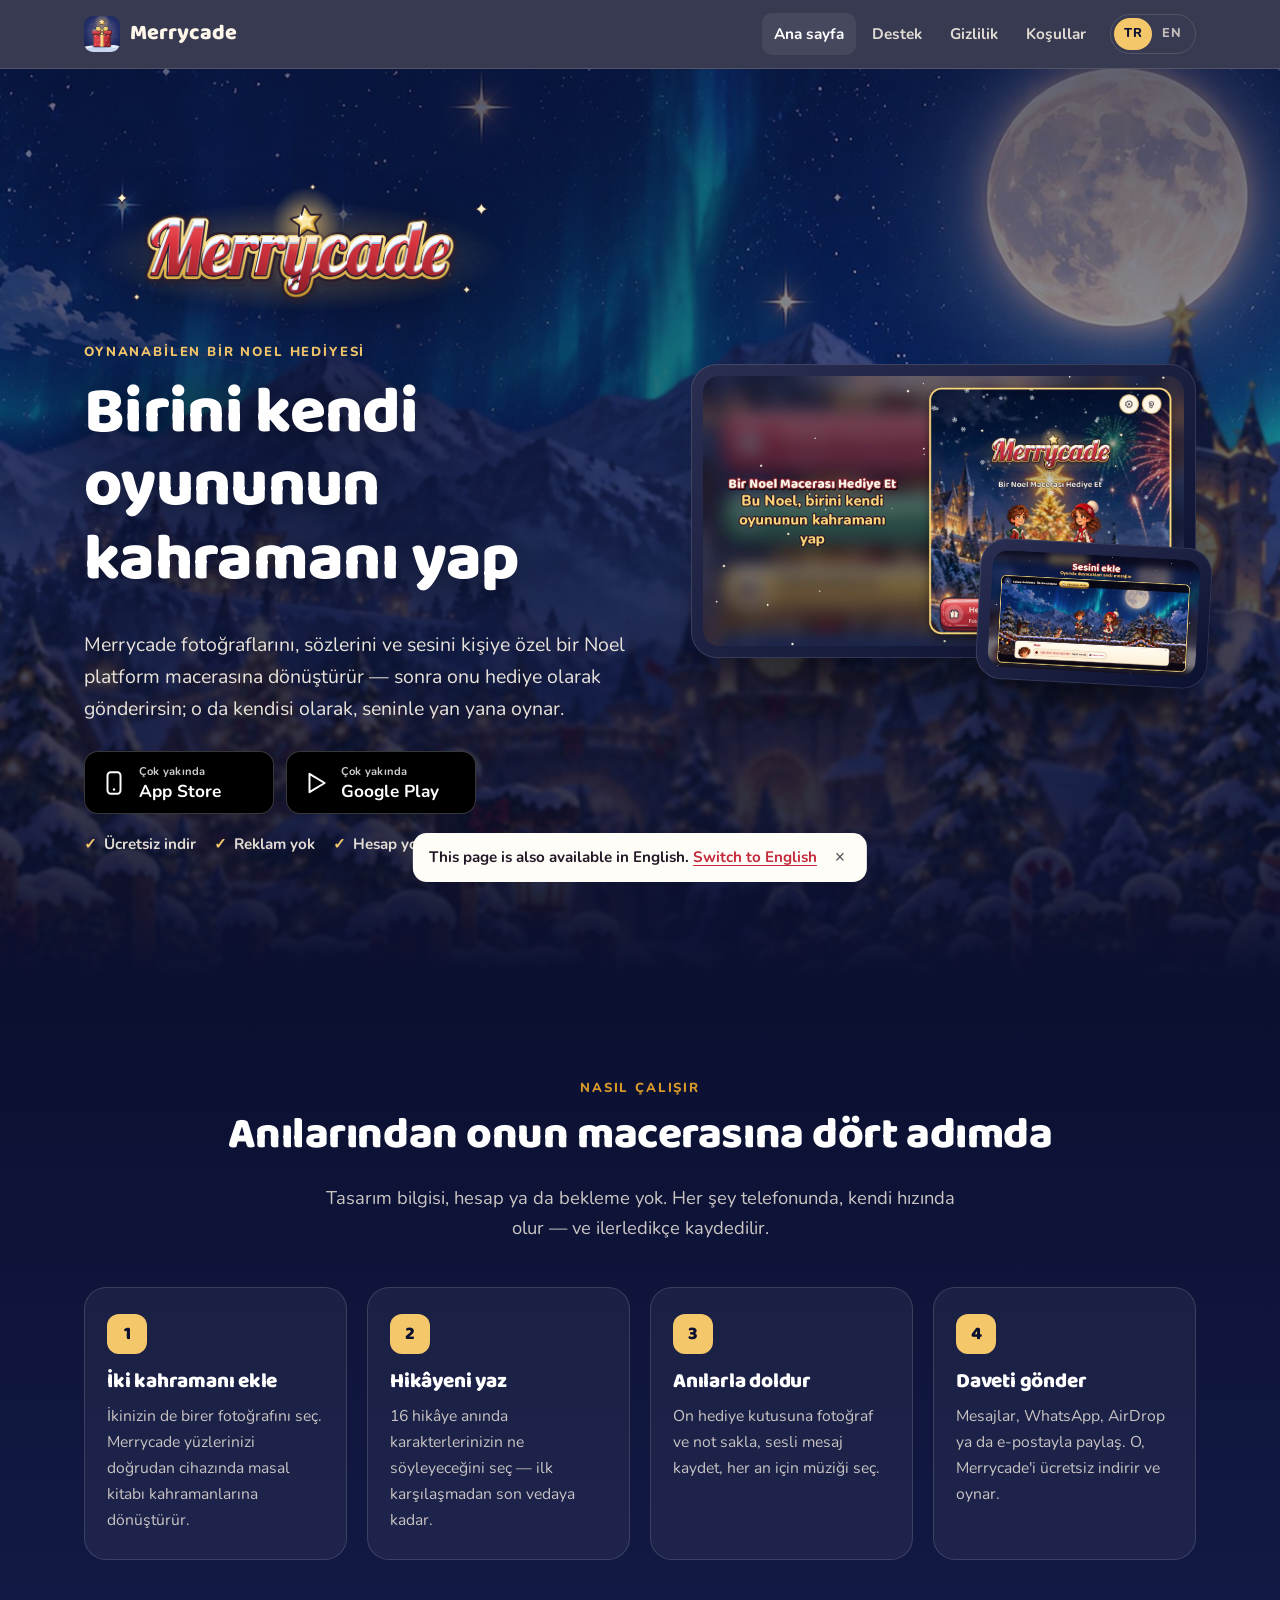
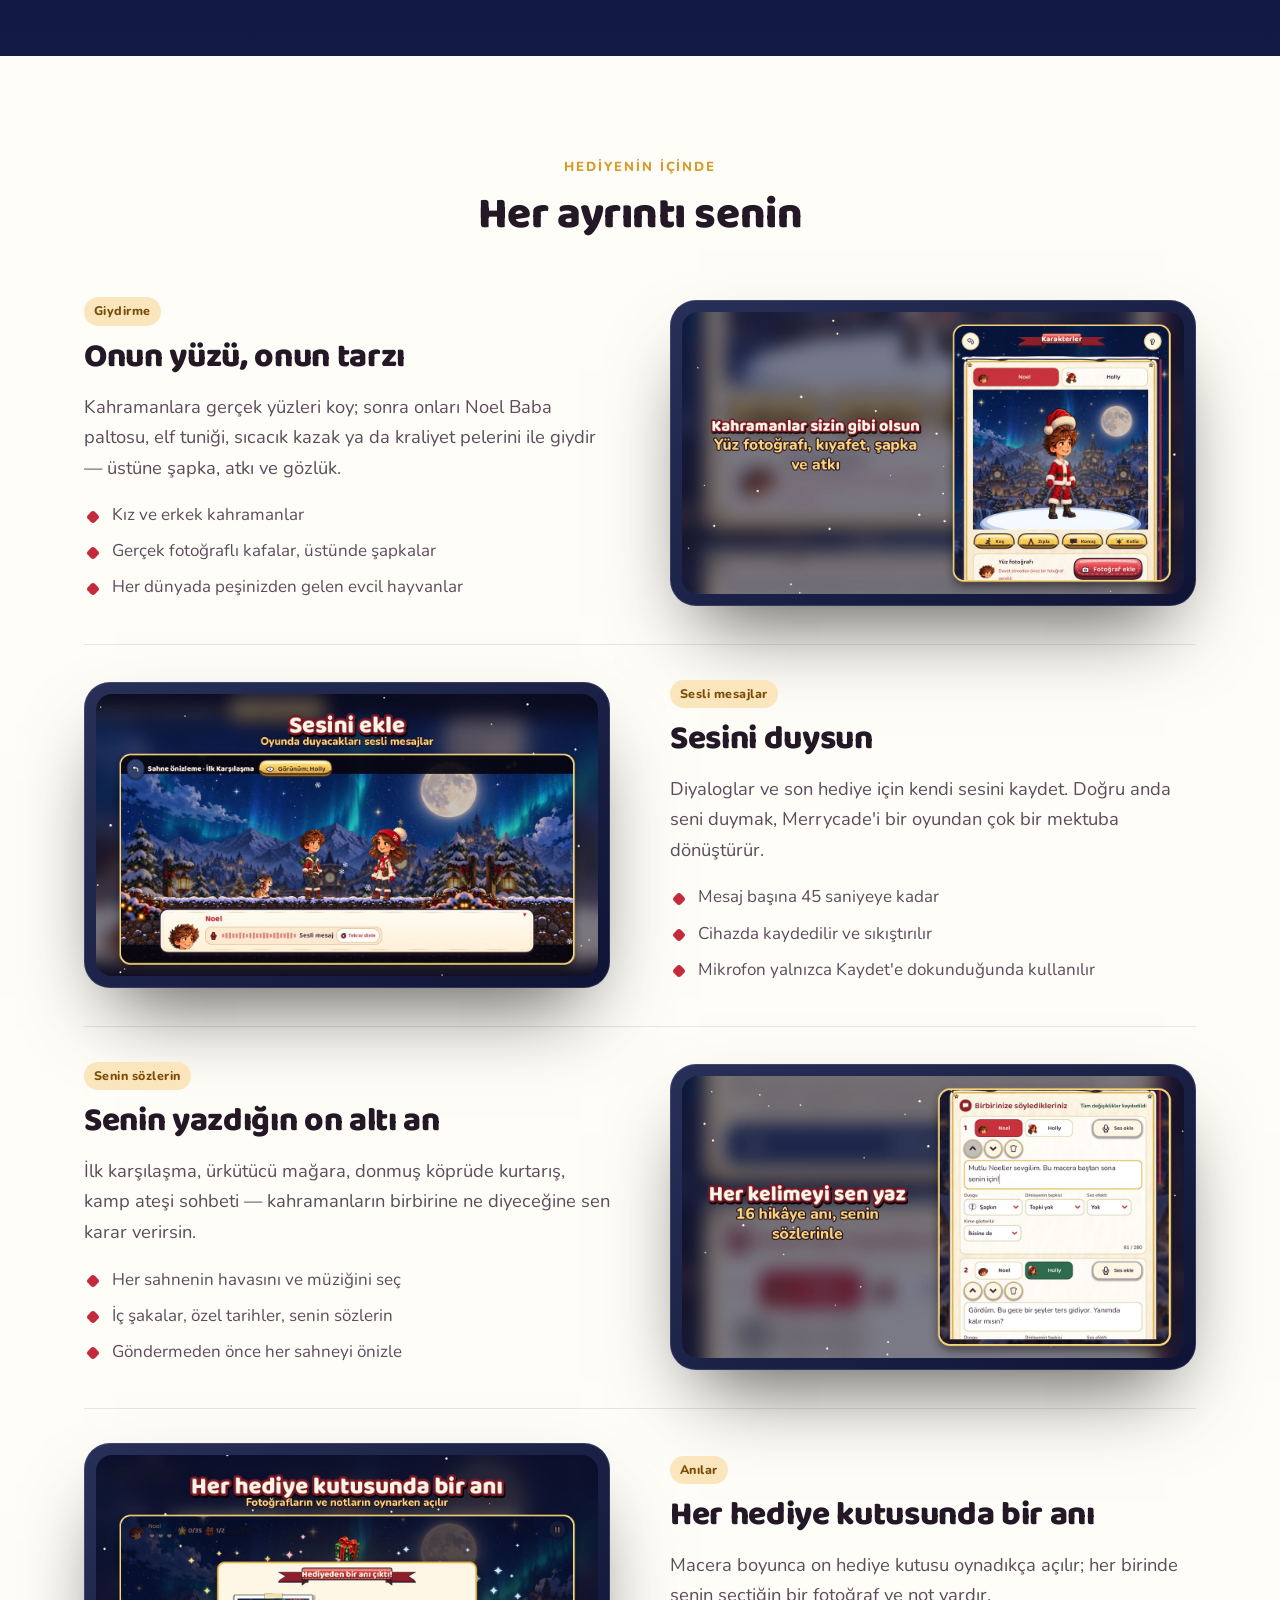
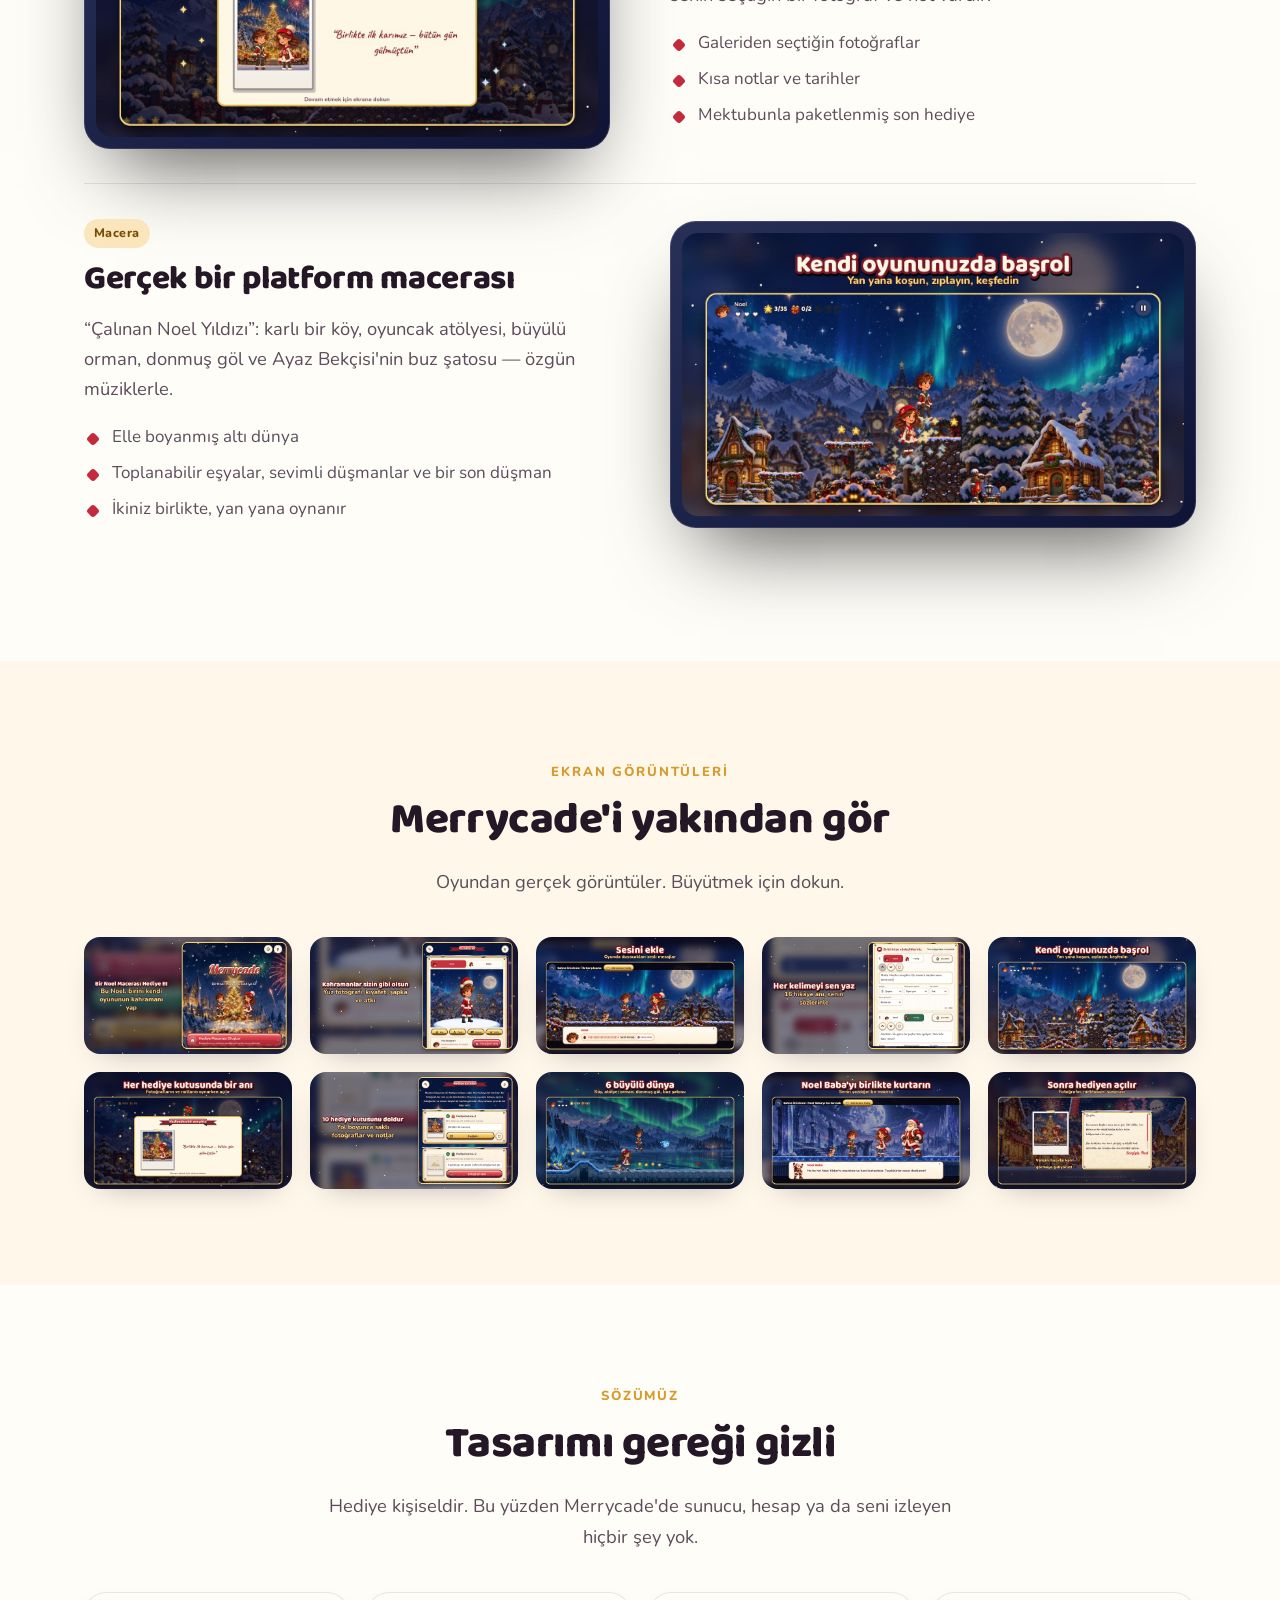
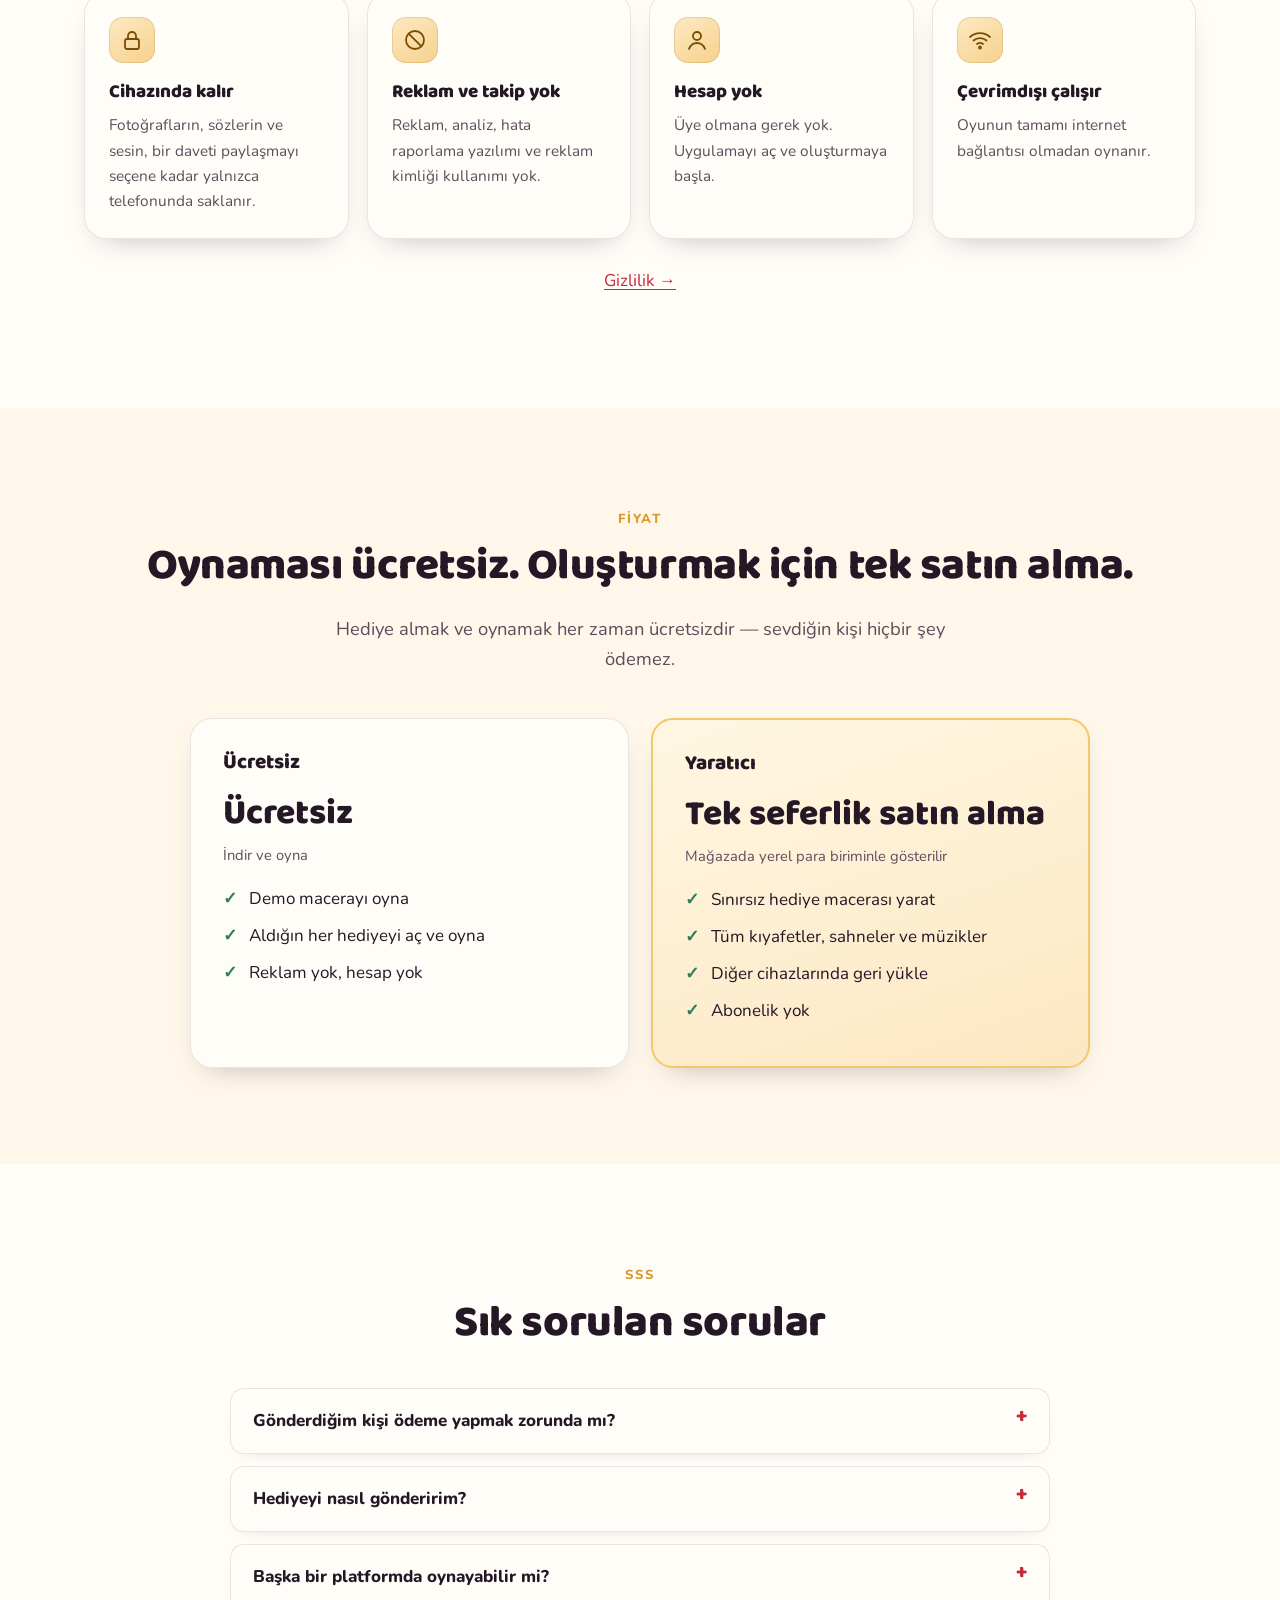
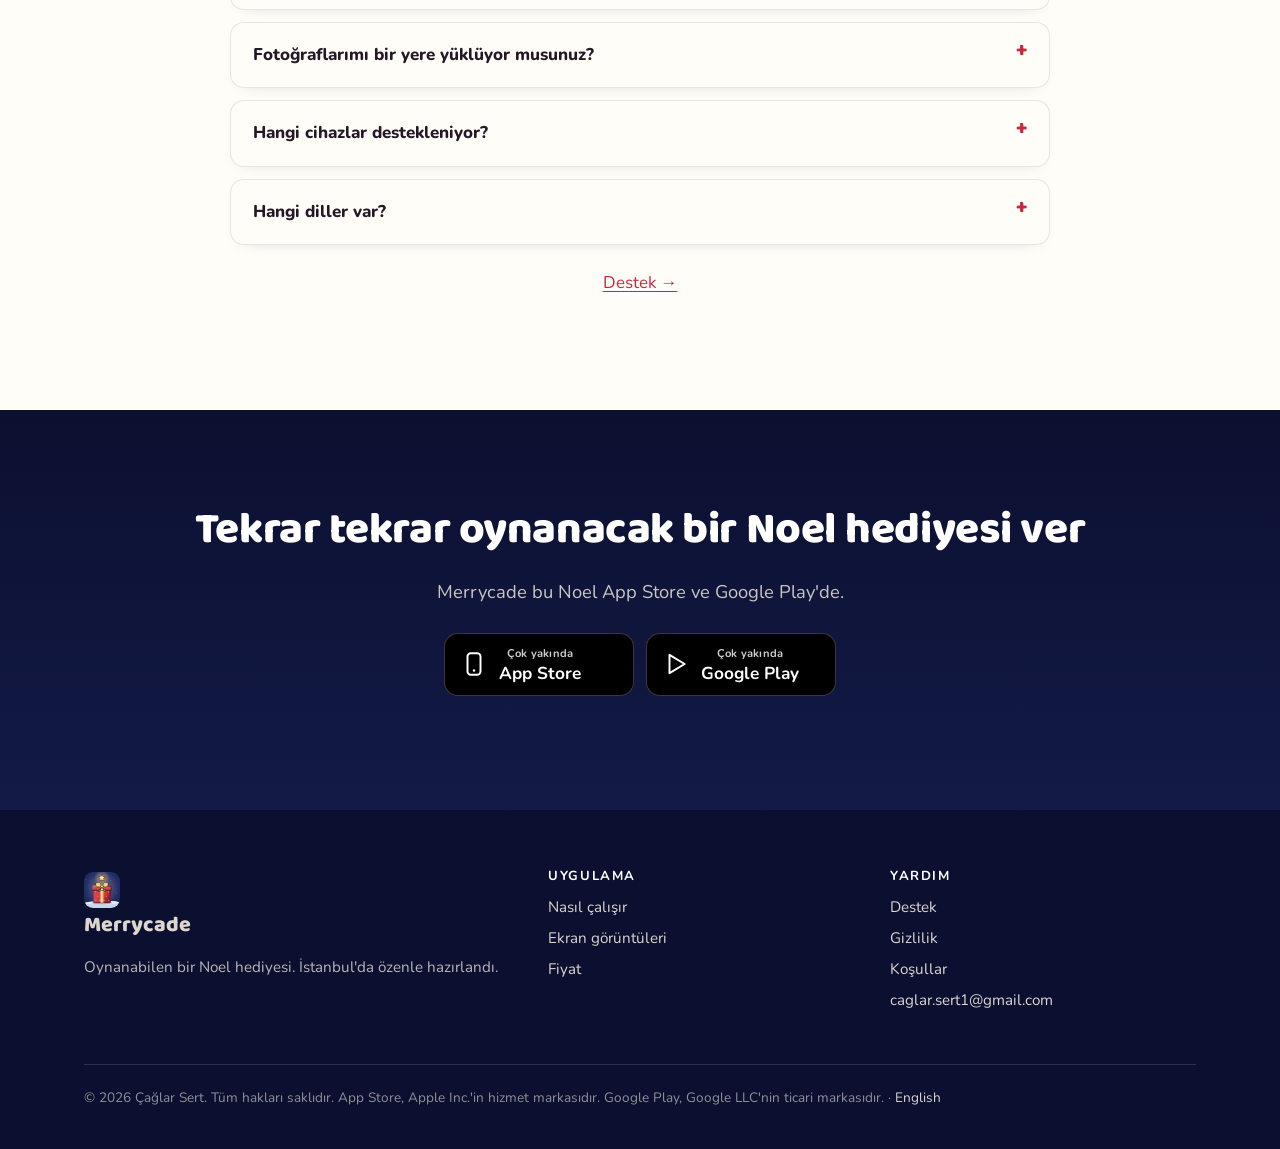
==== tr/index.html @ 26b6b132 "Redesign site: premium EN/TR pages, screenshots, detailed support, privacy and terms Co-Authored-By:" ====
<!doctype html>
<html lang="tr">
<head>
<meta charset="utf-8">
<meta name="viewport" content="width=device-width, initial-scale=1">
<title>Merrycade: Bir Noel Macerası — Kişiye özel hediye oyunu</title>
<meta name="description" content="Sen ve sevdiğin birinin başrolde olduğu kişiye özel bir Noel platform macerası yarat — onun yüzü, senin sözlerin, fotoğrafların ve sesin — ve hediye et. Ücretsiz indir, reklam yok, hesap yok.">
<meta name="theme-color" content="#0b1030">
<link rel="canonical" href="https://cglrsert.github.io/merrycade-site/tr/">
<link rel="alternate" hreflang="tr" href="https://cglrsert.github.io/merrycade-site/tr/">
<link rel="alternate" hreflang="en" href="https://cglrsert.github.io/merrycade-site/">
<link rel="alternate" hreflang="x-default" href="https://cglrsert.github.io/merrycade-site/">
<meta property="og:type" content="website">
<meta property="og:title" content="Merrycade: Bir Noel Macerası — Kişiye özel hediye oyunu">
<meta property="og:description" content="Sen ve sevdiğin birinin başrolde olduğu kişiye özel bir Noel platform macerası yarat — onun yüzü, senin sözlerin, fotoğrafların ve sesin — ve hediye et. Ücretsiz indir, reklam yok, hesap yok.">
<meta property="og:image" content="https://cglrsert.github.io/merrycade-site/assets/img/og.jpg">
<meta property="og:url" content="https://cglrsert.github.io/merrycade-site/tr/">
<meta property="og:locale" content="tr_TR">
<meta name="twitter:card" content="summary_large_image">
<link rel="icon" type="image/png" href="../assets/img/favicon.png">
<link rel="apple-touch-icon" href="../assets/img/apple-touch-icon.png">
<link rel="preload" href="../assets/fonts/Baloo2-ExtraBold.ttf" as="font" type="font/ttf" crossorigin>
<link rel="stylesheet" href="../assets/css/site.css">
</head>
<body>
<a class="skip" href="#main">İçeriğe geç</a>
<header class="site-header">
  <div class="wrap">
    <a class="brand" href="./"><img src="../assets/img/icon-256.png" alt="" width="36" height="36">Merrycade</a>
    <button class="menu-btn" aria-expanded="false" aria-controls="nav">Menü</button>
    <nav class="nav" id="nav">
      <a href="./" aria-current="page">Ana sayfa</a><a href="support.html">Destek</a><a href="privacy.html">Gizlilik</a><a href="terms.html">Koşullar</a>
      <span class="lang" aria-label="Language"><span>TR</span><a href="../" hreflang="en" lang="en">EN</a></span>
    </nav>
  </div>
</header>
<div class="lang-hint" data-lang="en" role="status"><span>This page is also available in English. <a href="../">Switch to English</a></span><button aria-label="Close">×</button></div>

<main id="main">
<section class="hero"><div class="wrap">
  <div>
    <img class="hero-logo" src="../assets/img/logo.png" alt="Merrycade" width="900" height="315">
    <span class="eyebrow" style="color:var(--gold)">Oynanabilen bir Noel hediyesi</span>
    <h1>Birini kendi oyununun kahramanı yap</h1>
    <p class="lead">Merrycade fotoğraflarını, sözlerini ve sesini kişiye özel bir Noel platform macerasına dönüştürür — sonra onu hediye olarak gönderirsin; o da kendisi olarak, seninle yan yana oynar.</p>
    <div class="badges"><a class="store-btn" aria-disabled="true" role="link"><svg viewBox="0 0 24 24" aria-hidden="true"><rect x="6" y="2" width="12" height="20" rx="3" fill="none" stroke="currentColor" stroke-width="1.8"/><circle cx="12" cy="18" r="1.1" fill="currentColor"/></svg><span><small>Çok yakında</small><b>App Store</b></span></a><a class="store-btn" aria-disabled="true" role="link"><svg viewBox="0 0 24 24" aria-hidden="true"><path d="M6 3.5v17l14-8.5z" fill="none" stroke="currentColor" stroke-width="1.8" stroke-linejoin="round"/></svg><span><small>Çok yakında</small><b>Google Play</b></span></a></div>
    <ul class="trust"><li>Ücretsiz indir</li><li>Reklam yok</li><li>Hesap yok</li><li>Çevrimdışı çalışır</li></ul>
  </div>
  <div class="hero-shot">
    <div class="device"><img src="../assets/img/tr/01_home.jpg" alt="Noel ağacının altında iki kahramanla ana ekran" width="1280" height="720"></div>
    <div class="device float"><img src="../assets/img/tr/05_voice.jpg" alt="Sesli mesaj kaydı" width="1280" height="720" loading="lazy"></div>
  </div>
</div></section>
<section class="band-night" id="how"><div class="wrap center">
  <span class="eyebrow">Nasıl çalışır</span><h2>Anılarından onun macerasına dört adımda</h2><p class="lead">Tasarım bilgisi, hesap ya da bekleme yok. Her şey telefonunda, kendi hızında olur — ve ilerledikçe kaydedilir.</p>
  <div class="steps" style="text-align:left"><div class="step"><h3>İki kahramanı ekle</h3><p>İkinizin de birer fotoğrafını seç. Merrycade yüzlerinizi doğrudan cihazında masal kitabı kahramanlarına dönüştürür.</p></div><div class="step"><h3>Hikâyeni yaz</h3><p>16 hikâye anında karakterlerinizin ne söyleyeceğini seç — ilk karşılaşmadan son vedaya kadar.</p></div><div class="step"><h3>Anılarla doldur</h3><p>On hediye kutusuna fotoğraf ve not sakla, sesli mesaj kaydet, her an için müziği seç.</p></div><div class="step"><h3>Daveti gönder</h3><p>Mesajlar, WhatsApp, AirDrop ya da e-postayla paylaş. O, Merrycade&#x27;i ücretsiz indirir ve oynar.</p></div></div>
</div></section>
<section class="band-paper" id="features"><div class="wrap">
  <div class="center"><span class="eyebrow">Hediyenin içinde</span><h2>Her ayrıntı senin</h2></div>
  <div class="feature">
  <div class="feature-text"><span class="tag-pill">Giydirme</span><h3 style="font-size:clamp(1.6rem,2.6vw,2.1rem)">Onun yüzü, onun tarzı</h3><p class="lead">Kahramanlara gerçek yüzleri koy; sonra onları Noel Baba paltosu, elf tuniği, sıcacık kazak ya da kraliyet pelerini ile giydir — üstüne şapka, atkı ve gözlük.</p><ul><li>Kız ve erkek kahramanlar</li><li>Gerçek fotoğraflı kafalar, üstünde şapkalar</li><li>Her dünyada peşinizden gelen evcil hayvanlar</li></ul></div>
  <div class="device"><img src="../assets/img/tr/03_dress.jpg" alt="Giydirme ekranı" width="1280" height="720" loading="lazy"></div>
</div><div class="feature flip">
  <div class="feature-text"><span class="tag-pill">Sesli mesajlar</span><h3 style="font-size:clamp(1.6rem,2.6vw,2.1rem)">Sesini duysun</h3><p class="lead">Diyaloglar ve son hediye için kendi sesini kaydet. Doğru anda seni duymak, Merrycade&#x27;i bir oyundan çok bir mektuba dönüştürür.</p><ul><li>Mesaj başına 45 saniyeye kadar</li><li>Cihazda kaydedilir ve sıkıştırılır</li><li>Mikrofon yalnızca Kaydet&#x27;e dokunduğunda kullanılır</li></ul></div>
  <div class="device"><img src="../assets/img/tr/05_voice.jpg" alt="Sesli mesaj kaydı" width="1280" height="720" loading="lazy"></div>
</div><div class="feature">
  <div class="feature-text"><span class="tag-pill">Senin sözlerin</span><h3 style="font-size:clamp(1.6rem,2.6vw,2.1rem)">Senin yazdığın on altı an</h3><p class="lead">İlk karşılaşma, ürkütücü mağara, donmuş köprüde kurtarış, kamp ateşi sohbeti — kahramanların birbirine ne diyeceğine sen karar verirsin.</p><ul><li>Her sahnenin havasını ve müziğini seç</li><li>İç şakalar, özel tarihler, senin sözlerin</li><li>Göndermeden önce her sahneyi önizle</li></ul></div>
  <div class="device"><img src="../assets/img/tr/04_write.jpg" alt="Kahramanların sözlerini yazma" width="1280" height="720" loading="lazy"></div>
</div><div class="feature flip">
  <div class="feature-text"><span class="tag-pill">Anılar</span><h3 style="font-size:clamp(1.6rem,2.6vw,2.1rem)">Her hediye kutusunda bir anı</h3><p class="lead">Macera boyunca on hediye kutusu oynadıkça açılır; her birinde senin seçtiğin bir fotoğraf ve not vardır.</p><ul><li>Galeriden seçtiğin fotoğraflar</li><li>Kısa notlar ve tarihler</li><li>Mektubunla paketlenmiş son hediye</li></ul></div>
  <div class="device"><img src="../assets/img/tr/06_memory.jpg" alt="Hediye kutusunda açılan bir anı" width="1280" height="720" loading="lazy"></div>
</div><div class="feature">
  <div class="feature-text"><span class="tag-pill">Macera</span><h3 style="font-size:clamp(1.6rem,2.6vw,2.1rem)">Gerçek bir platform macerası</h3><p class="lead">“Çalınan Noel Yıldızı”: karlı bir köy, oyuncak atölyesi, büyülü orman, donmuş göl ve Ayaz Bekçisi&#x27;nin buz şatosu — özgün müziklerle.</p><ul><li>Elle boyanmış altı dünya</li><li>Toplanabilir eşyalar, sevimli düşmanlar ve bir son düşman</li><li>İkiniz birlikte, yan yana oynanır</li></ul></div>
  <div class="device"><img src="../assets/img/tr/02_play.jpg" alt="Karlı köyde platform oyunu" width="1280" height="720" loading="lazy"></div>
</div>
</div></section>
<section id="screenshots"><div class="wrap center">
  <span class="eyebrow">Ekran görüntüleri</span><h2>Merrycade&#x27;i yakından gör</h2><p class="lead">Oyundan gerçek görüntüler. Büyütmek için dokun.</p>
  <div class="gallery"><button type="button" data-full="../assets/img/tr/01_home.jpg"><img src="../assets/img/tr/01_home.jpg" alt="Noel ağacının altında iki kahramanla ana ekran" width="1280" height="720" loading="lazy"></button><button type="button" data-full="../assets/img/tr/03_dress.jpg"><img src="../assets/img/tr/03_dress.jpg" alt="Giydirme ekranı" width="1280" height="720" loading="lazy"></button><button type="button" data-full="../assets/img/tr/05_voice.jpg"><img src="../assets/img/tr/05_voice.jpg" alt="Sesli mesaj kaydı" width="1280" height="720" loading="lazy"></button><button type="button" data-full="../assets/img/tr/04_write.jpg"><img src="../assets/img/tr/04_write.jpg" alt="Kahramanların sözlerini yazma" width="1280" height="720" loading="lazy"></button><button type="button" data-full="../assets/img/tr/02_play.jpg"><img src="../assets/img/tr/02_play.jpg" alt="Karlı köyde platform oyunu" width="1280" height="720" loading="lazy"></button><button type="button" data-full="../assets/img/tr/06_memory.jpg"><img src="../assets/img/tr/06_memory.jpg" alt="Hediye kutusunda açılan bir anı" width="1280" height="720" loading="lazy"></button><button type="button" data-full="../assets/img/tr/07_boxes.jpg"><img src="../assets/img/tr/07_boxes.jpg" alt="On hediye kutusunu doldurma" width="1280" height="720" loading="lazy"></button><button type="button" data-full="../assets/img/tr/08_levels.jpg"><img src="../assets/img/tr/08_levels.jpg" alt="Haritada altı dünya" width="1280" height="720" loading="lazy"></button><button type="button" data-full="../assets/img/tr/10_santa.jpg"><img src="../assets/img/tr/10_santa.jpg" alt="Noel Baba&#x27;yı birlikte kurtarmak" width="1280" height="720" loading="lazy"></button><button type="button" data-full="../assets/img/tr/11_gift.jpg"><img src="../assets/img/tr/11_gift.jpg" alt="Son hediyenin açılışı" width="1280" height="720" loading="lazy"></button></div>
</div></section>
<section class="band-paper" id="privacy-promise"><div class="wrap center">
  <span class="eyebrow">Sözümüz</span><h2>Tasarımı gereği gizli</h2><p class="lead">Hediye kişiseldir. Bu yüzden Merrycade&#x27;de sunucu, hesap ya da seni izleyen hiçbir şey yok.</p>
  <div class="promise" style="text-align:left"><div><span class="ico" aria-hidden="true"><svg viewBox="0 0 24 24" fill="none" stroke="currentColor" stroke-width="1.8" stroke-linecap="round" stroke-linejoin="round"><rect x="5" y="11" width="14" height="10" rx="2"/><path d="M8 11V8a4 4 0 0 1 8 0v3"/></svg></span><b>Cihazında kalır</b><p>Fotoğrafların, sözlerin ve sesin, bir daveti paylaşmayı seçene kadar yalnızca telefonunda saklanır.</p></div><div><span class="ico" aria-hidden="true"><svg viewBox="0 0 24 24" fill="none" stroke="currentColor" stroke-width="1.8" stroke-linecap="round" stroke-linejoin="round"><circle cx="12" cy="12" r="9"/><path d="M5.6 5.6l12.8 12.8"/></svg></span><b>Reklam ve takip yok</b><p>Reklam, analiz, hata raporlama yazılımı ve reklam kimliği kullanımı yok.</p></div><div><span class="ico" aria-hidden="true"><svg viewBox="0 0 24 24" fill="none" stroke="currentColor" stroke-width="1.8" stroke-linecap="round" stroke-linejoin="round"><circle cx="12" cy="8" r="4"/><path d="M4 21c1.5-4 4.5-6 8-6s6.5 2 8 6"/></svg></span><b>Hesap yok</b><p>Üye olmana gerek yok. Uygulamayı aç ve oluşturmaya başla.</p></div><div><span class="ico" aria-hidden="true"><svg viewBox="0 0 24 24" fill="none" stroke="currentColor" stroke-width="1.8" stroke-linecap="round" stroke-linejoin="round"><path d="M2 9a15 15 0 0 1 20 0M5.5 12.5a10 10 0 0 1 13 0M9 16a5 5 0 0 1 6 0"/><circle cx="12" cy="19.5" r="1"/></svg></span><b>Çevrimdışı çalışır</b><p>Oyunun tamamı internet bağlantısı olmadan oynanır.</p></div></div>
  <p style="margin-top:28px"><a href="privacy.html">Gizlilik →</a></p>
</div></section>
<section id="pricing"><div class="wrap center">
  <span class="eyebrow">Fiyat</span><h2>Oynaması ücretsiz. Oluşturmak için tek satın alma.</h2><p class="lead">Hediye almak ve oynamak her zaman ücretsizdir — sevdiğin kişi hiçbir şey ödemez.</p>
  <div class="pricing" style="text-align:left"><div class="plan"><h3>Ücretsiz</h3><div class="price">Ücretsiz</div><div class="note">İndir ve oyna</div><ul><li>Demo macerayı oyna</li><li>Aldığın her hediyeyi aç ve oyna</li><li>Reklam yok, hesap yok</li></ul></div><div class="plan hl"><h3>Yaratıcı</h3><div class="price">Tek seferlik satın alma</div><div class="note">Mağazada yerel para biriminle gösterilir</div><ul><li>Sınırsız hediye macerası yarat</li><li>Tüm kıyafetler, sahneler ve müzikler</li><li>Diğer cihazlarında geri yükle</li><li>Abonelik yok</li></ul></div></div>
</div></section>
<section class="band-paper" id="faq"><div class="wrap">
  <div class="center"><span class="eyebrow">SSS</span><h2>Sık sorulan sorular</h2></div>
  <div class="faq"><details><summary>Gönderdiğim kişi ödeme yapmak zorunda mı?</summary><div><p>Hayır. Merrycade ücretsiz indirilir; bir hediyeyi açıp oynamak her zaman ücretsizdir. Yalnızca hediye oluşturmak için tek seferlik Yaratıcı satın alması gerekir.</p></div></details><details><summary>Hediyeyi nasıl gönderirim?</summary><div><p>Maceran hazır olunca Davet et&#x27;e dokun. Merrycade küçük bir .ccgift dosyası oluşturur; onu istediğin uygulamayla gönderirsin — Mesajlar, WhatsApp, AirDrop, e-posta ya da Dosyalar.</p></div></details><details><summary>Başka bir platformda oynayabilir mi?</summary><div><p>Evet. Davetler iPhone, iPad ve Android arasında çalışır — yalnızca Merrycade&#x27;i yüklemesi yeterli.</p></div></details><details><summary>Fotoğraflarımı bir yere yüklüyor musunuz?</summary><div><p>Hayır. Merrycade&#x27;in sunucusu yok. Fotoğrafların, sözlerin ve sesin cihazında kalır; yalnızca göndermeyi seçtiğin davet dosyasının içinde yolculuk eder.</p></div></details><details><summary>Hangi cihazlar destekleniyor?</summary><div><p>iOS 15 veya üstü iPhone ve iPad; Android 7.0 veya üstü telefon ve tabletler.</p></div></details><details><summary>Hangi diller var?</summary><div><p>İngilizce ve Türkçe. Hikâyeni istediğin dilde yazabilirsin.</p></div></details></div>
  <p class="center" style="margin-top:24px"><a href="support.html">Destek →</a></p>
</div></section>
<section class="band-night cta"><div class="wrap">
  <h2>Tekrar tekrar oynanacak bir Noel hediyesi ver</h2><p class="lead" style="margin:0 auto">Merrycade bu Noel App Store ve Google Play&#x27;de.</p><div class="badges"><a class="store-btn" aria-disabled="true" role="link"><svg viewBox="0 0 24 24" aria-hidden="true"><rect x="6" y="2" width="12" height="20" rx="3" fill="none" stroke="currentColor" stroke-width="1.8"/><circle cx="12" cy="18" r="1.1" fill="currentColor"/></svg><span><small>Çok yakında</small><b>App Store</b></span></a><a class="store-btn" aria-disabled="true" role="link"><svg viewBox="0 0 24 24" aria-hidden="true"><path d="M6 3.5v17l14-8.5z" fill="none" stroke="currentColor" stroke-width="1.8" stroke-linejoin="round"/></svg><span><small>Çok yakında</small><b>Google Play</b></span></a></div>
</div></section>
</main><div class="lightbox" role="dialog" aria-modal="true"><button aria-label="Close">×</button><img alt=""></div>
<footer class="site-footer">
  <div class="wrap">
    <div><a class="brand" href="./"><img src="../assets/img/icon-256.png" alt="" width="36" height="36">Merrycade</a><p style="margin-top:12px">Oynanabilen bir Noel hediyesi. İstanbul&#x27;da özenle hazırlandı.</p></div>
    <div><b>Uygulama</b><a href="./#how">Nasıl çalışır</a><a href="./#screenshots">Ekran görüntüleri</a><a href="./#pricing">Fiyat</a></div>
    <div><b>Yardım</b><a href="support.html">Destek</a><a href="privacy.html">Gizlilik</a><a href="terms.html">Koşullar</a><a href="mailto:caglar.sert1@gmail.com">caglar.sert1@gmail.com</a></div>
    <div class="legal">© 2026 Çağlar Sert. Tüm hakları saklıdır. App Store, Apple Inc.&#x27;in hizmet markasıdır. Google Play, Google LLC&#x27;nin ticari markasıdır. · <a style="display:inline" href="../">English</a></div>
  </div>
</footer>
<script src="../assets/js/site.js" defer></script>
</body>
</html>
---- assets/css/site.css ----
/* Merrycade website — generated pages share this stylesheet (tools/site/build_site.py). */
@font-face { font-family: "Baloo 2"; src: url("../fonts/Baloo2-ExtraBold.ttf") format("truetype"); font-weight: 800; font-display: swap; }
@font-face { font-family: "Nunito"; src: url("../fonts/Nunito-Regular.ttf") format("truetype"); font-weight: 400; font-display: swap; }
@font-face { font-family: "Nunito"; src: url("../fonts/Nunito-Bold.ttf") format("truetype"); font-weight: 700; font-display: swap; }
@font-face { font-family: "Nunito"; src: url("../fonts/Nunito-ExtraBold.ttf") format("truetype"); font-weight: 800; font-display: swap; }

:root {
  --night: #0b1030;
  --night-2: #131a46;
  --night-3: #1c2560;
  --ink: #241726;
  --ink-soft: #5d4d5c;
  --cream: #fff7ea;
  --cream-2: #f6ead6;
  --paper: #fffdf8;
  --gold: #f4c76a;
  --gold-deep: #d79a2b;
  --red: #c42a3c;
  --red-deep: #8e1729;
  --green: #2f7d5b;
  --line: rgba(36, 23, 38, .10);
  --line-light: rgba(255, 247, 234, .14);
  --radius: 22px;
  --radius-sm: 14px;
  --shadow: 0 24px 60px -24px rgba(5, 8, 30, .55);
  --shadow-soft: 0 12px 32px -18px rgba(5, 8, 30, .35);
  --wrap: 1160px;
}

* { box-sizing: border-box; }
html { -webkit-text-size-adjust: 100%; scroll-behavior: smooth; }
body {
  margin: 0;
  font: 400 17px/1.65 "Nunito", -apple-system, BlinkMacSystemFont, "Segoe UI", Roboto, Arial, sans-serif;
  color: var(--ink);
  background: var(--cream);
  -webkit-font-smoothing: antialiased;
}
img { max-width: 100%; height: auto; display: block; }
a { color: var(--red); text-underline-offset: 3px; }
a:hover { color: var(--red-deep); }
h1, h2, h3 { font-family: "Baloo 2", "Nunito", sans-serif; font-weight: 800; line-height: 1.12; margin: 0 0 .5em; letter-spacing: -.01em; }
h1 { font-size: clamp(2.3rem, 5.2vw, 4.1rem); }
h2 { font-size: clamp(1.8rem, 3.6vw, 2.75rem); }
h3 { font-size: 1.3rem; }
p { margin: 0 0 1em; }
.wrap { max-width: var(--wrap); margin: 0 auto; padding: 0 24px; }
.eyebrow { display: inline-block; font-weight: 800; font-size: .82rem; letter-spacing: .14em; text-transform: uppercase; color: var(--gold-deep); margin-bottom: 12px; }
.lead { font-size: 1.15rem; color: var(--ink-soft); max-width: 640px; }
.center { text-align: center; }
.center .lead { margin-left: auto; margin-right: auto; }
.skip { position: absolute; left: -999px; top: 8px; background: var(--paper); padding: 8px 14px; border-radius: 8px; z-index: 100; }
.skip:focus { left: 8px; }

/* Header */
.site-header {
  position: sticky; top: 0; z-index: 50;
  background: rgba(11, 16, 48, .82);
  backdrop-filter: saturate(140%) blur(14px); -webkit-backdrop-filter: saturate(140%) blur(14px);
  border-bottom: 1px solid var(--line-light);
}
.site-header .wrap { display: flex; align-items: center; gap: 20px; height: 68px; }
.brand { display: flex; align-items: center; gap: 10px; text-decoration: none; color: var(--cream); font-family: "Baloo 2", sans-serif; font-weight: 800; font-size: 1.35rem; }
.brand img { width: 36px; height: 36px; border-radius: 9px; }
.brand:hover { color: var(--gold); }
.nav { display: flex; gap: 4px; margin-left: auto; align-items: center; }
.nav a { color: rgba(255, 247, 234, .86); text-decoration: none; font-weight: 700; font-size: .96rem; padding: 8px 12px; border-radius: 10px; }
.nav a:hover, .nav a[aria-current="page"] { color: #fff; background: rgba(255, 247, 234, .08); }
.lang { display: inline-flex; border: 1px solid var(--line-light); border-radius: 999px; padding: 3px; margin-left: 8px; }
.lang a, .lang span { font-size: .8rem; font-weight: 800; letter-spacing: .06em; padding: 5px 10px; border-radius: 999px; text-decoration: none; color: rgba(255, 247, 234, .7); }
.lang span { background: var(--gold); color: var(--night); }
.lang a:hover { color: #fff; background: rgba(255, 247, 234, .1); }
.menu-btn { display: none; margin-left: auto; background: none; border: 1px solid var(--line-light); color: var(--cream); border-radius: 10px; padding: 8px 12px; font: 800 .9rem "Nunito", sans-serif; cursor: pointer; }

/* Hero */
.hero {
  position: relative; color: var(--cream); overflow: hidden;
  background: var(--night) url("../img/hero.jpg") center 30% / cover no-repeat;
  padding: 96px 0 120px;
}
.hero::before { content: ""; position: absolute; inset: 0; background:
  linear-gradient(180deg, rgba(11,16,48,.55) 0%, rgba(11,16,48,.25) 40%, rgba(11,16,48,.80) 88%, var(--night) 100%),
  radial-gradient(60% 70% at 25% 40%, rgba(11,16,48,.65) 0%, rgba(11,16,48,0) 70%); }
.hero .wrap { position: relative; display: grid; grid-template-columns: 1.05fr .95fr; gap: 48px; align-items: center; }
.hero-logo { width: min(440px, 80%); margin: 0 0 18px -6px; filter: drop-shadow(0 10px 28px rgba(0,0,0,.45)); }
.hero h1 { color: #fff; text-shadow: 0 4px 30px rgba(0,0,0,.45); }
.hero .lead { color: rgba(255, 247, 234, .9); font-size: 1.22rem; }
.badges { display: flex; flex-wrap: wrap; gap: 12px; margin: 26px 0 18px; }
.store-btn {
  display: inline-flex; align-items: center; gap: 12px; padding: 11px 20px 11px 16px; border-radius: 14px;
  background: #000; color: #fff; text-decoration: none; border: 1px solid rgba(255,255,255,.22); min-width: 190px;
}
.store-btn svg { width: 26px; height: 26px; flex: none; }
.store-btn small { display: block; font-size: .7rem; opacity: .8; font-weight: 700; letter-spacing: .02em; }
.store-btn b { display: block; font-size: 1.08rem; line-height: 1.15; }
.store-btn[aria-disabled="true"] { cursor: default; }
.store-btn:hover { color: #fff; background: #111; }
.trust { display: flex; flex-wrap: wrap; gap: 8px 18px; font-weight: 700; font-size: .95rem; color: rgba(255, 247, 234, .88); list-style: none; padding: 0; margin: 0; }
.trust li::before { content: "✓"; color: var(--gold); font-weight: 800; margin-right: 7px; }
.hero-shot { position: relative; }
.device {
  border-radius: 26px; padding: 12px; background: linear-gradient(145deg, #2a2f52, #0d1130);
  box-shadow: 0 40px 80px -30px rgba(0,0,0,.7), inset 0 0 0 1px rgba(255,255,255,.12);
}
.device img { border-radius: 16px; }
.hero-shot .float { position: absolute; right: -14px; bottom: -26px; width: 46%; transform: rotate(3deg); }

/* Sections */
section { padding: 96px 0; }
.band-night { background: linear-gradient(180deg, var(--night) 0%, var(--night-2) 100%); color: var(--cream); }
.band-night .lead { color: rgba(255, 247, 234, .78); }
.band-night h2, .band-night h3 { color: #fff; }
.band-paper { background: var(--paper); }

.steps { display: grid; grid-template-columns: repeat(4, 1fr); gap: 20px; margin-top: 44px; counter-reset: step; }
.step { background: rgba(255,255,255,.05); border: 1px solid var(--line-light); border-radius: var(--radius); padding: 26px 22px; }
.step::before { counter-increment: step; content: counter(step); display: grid; place-items: center; width: 40px; height: 40px; border-radius: 12px; background: var(--gold); color: var(--night); font: 800 1.15rem "Baloo 2", sans-serif; margin-bottom: 16px; }
.step p { color: rgba(255, 247, 234, .76); margin: 0; font-size: .98rem; }

.feature { display: grid; grid-template-columns: 1fr 1fr; gap: 60px; align-items: center; padding: 34px 0; }
.feature + .feature { border-top: 1px solid var(--line); }
.feature.flip .feature-text { order: 2; }
.feature .device { background: linear-gradient(145deg, #283058, #0f1436); }
.feature ul { padding-left: 0; list-style: none; margin: 14px 0 0; }
.feature li { padding-left: 28px; position: relative; margin: 8px 0; color: var(--ink-soft); }
.feature li::before { content: ""; position: absolute; left: 4px; top: .62em; width: 10px; height: 10px; border-radius: 3px; background: var(--red); transform: rotate(45deg); }
.tag-pill { display: inline-block; background: #fbe5bd; color: #7a4d06; font-weight: 800; font-size: .78rem; padding: 4px 10px; border-radius: 999px; margin-bottom: 12px; letter-spacing: .04em; }

.gallery { display: grid; grid-template-columns: repeat(5, 1fr); gap: 18px; margin-top: 40px; }
.gallery button { padding: 0; border: 0; background: none; cursor: zoom-in; border-radius: 16px; overflow: hidden; box-shadow: var(--shadow-soft); transition: transform .2s ease; }
.gallery button:hover { transform: translateY(-3px); }
.gallery img { aspect-ratio: 16 / 9; object-fit: cover; width: 100%; }

.promise { display: grid; grid-template-columns: repeat(4, 1fr); gap: 18px; margin-top: 40px; }
.promise div { background: var(--paper); border: 1px solid var(--line); border-radius: var(--radius); padding: 24px; box-shadow: var(--shadow-soft); }
.promise b { display: block; font-family: "Baloo 2", sans-serif; font-size: 1.18rem; margin-bottom: 4px; }
.promise p { margin: 0; color: var(--ink-soft); font-size: .96rem; }
.promise .ico { display: grid; place-items: center; width: 46px; height: 46px; border-radius: 14px; margin-bottom: 14px; color: #7a4d06; background: linear-gradient(145deg, #fde9c3, #f6d28c); box-shadow: inset 0 0 0 1px rgba(122,77,6,.15); }
.promise .ico svg { width: 24px; height: 24px; }

.pricing { display: grid; grid-template-columns: 1fr 1fr; gap: 22px; max-width: 900px; margin: 44px auto 0; }
.plan { background: var(--paper); border-radius: var(--radius); padding: 32px; border: 1px solid var(--line); box-shadow: var(--shadow-soft); }
.plan.hl { background: linear-gradient(160deg, #fff7e3, #fde7c2); border: 2px solid var(--gold); position: relative; }
.plan .price { font: 800 2.2rem "Baloo 2", sans-serif; margin: 6px 0 2px; }
.plan .note { color: var(--ink-soft); font-size: .92rem; }
.plan ul { padding: 0; list-style: none; margin: 18px 0 0; }
.plan li { padding-left: 26px; position: relative; margin: 9px 0; }
.plan li::before { content: "✓"; position: absolute; left: 0; color: var(--green); font-weight: 800; }

.faq { max-width: 820px; margin: 40px auto 0; }
details { background: var(--paper); border: 1px solid var(--line); border-radius: var(--radius-sm); margin: 12px 0; box-shadow: 0 6px 18px -14px rgba(5,8,30,.3); }
summary { cursor: pointer; padding: 18px 22px; font-weight: 800; list-style: none; display: flex; justify-content: space-between; gap: 16px; }
summary::-webkit-details-marker { display: none; }
summary::after { content: "+"; font: 800 1.3rem "Baloo 2", sans-serif; color: var(--red); line-height: 1; }
details[open] summary::after { content: "–"; }
details > div { padding: 0 22px 18px; color: var(--ink-soft); }

.cta { text-align: center; }
.cta .badges { justify-content: center; }

/* Document pages (support, privacy, terms) */
.doc-hero { background: linear-gradient(180deg, var(--night) 0%, var(--night-3) 100%); color: var(--cream); padding: 72px 0 64px; }
.doc-hero h1 { color: #fff; font-size: clamp(2.1rem, 4.4vw, 3.2rem); }
.doc-hero p { color: rgba(255, 247, 234, .8); max-width: 680px; margin: 0; }
.doc-hero .meta { margin-top: 14px; font-size: .9rem; color: rgba(255, 247, 234, .6); }
.doc { display: grid; grid-template-columns: 250px 1fr; gap: 56px; padding: 64px 24px 96px; max-width: var(--wrap); margin: 0 auto; }
.toc { position: sticky; top: 92px; align-self: start; font-size: .93rem; }
.toc b { display: block; font-size: .78rem; letter-spacing: .12em; text-transform: uppercase; color: var(--ink-soft); margin-bottom: 10px; }
.toc a { display: block; color: var(--ink); text-decoration: none; padding: 5px 0 5px 12px; border-left: 2px solid var(--line); }
.toc a:hover { color: var(--red); border-left-color: var(--red); }
.doc-body { max-width: 760px; }
.doc-body h2 { font-size: 1.7rem; margin-top: 2.2em; padding-top: 6px; scroll-margin-top: 90px; }
.doc-body h2:first-child { margin-top: 0; }
.doc-body h3 { margin-top: 1.6em; }
.doc-body li { margin: 6px 0; }
.callout { background: var(--paper); border: 1px solid var(--line); border-left: 4px solid var(--gold); border-radius: var(--radius-sm); padding: 18px 22px; margin: 18px 0; box-shadow: var(--shadow-soft); }
.callout p:last-child { margin: 0; }
table { width: 100%; border-collapse: collapse; margin: 16px 0 24px; font-size: .95rem; background: var(--paper); border-radius: var(--radius-sm); overflow: hidden; box-shadow: var(--shadow-soft); }
th, td { text-align: left; vertical-align: top; padding: 12px 14px; border-bottom: 1px solid var(--line); }
th { background: #f3e5cc; font-weight: 800; }
.table-wrap { overflow-x: auto; }
.contact-card { display: grid; grid-template-columns: repeat(3, 1fr); gap: 16px; margin: 24px 0 8px; }
.contact-card div { background: var(--paper); border: 1px solid var(--line); border-radius: var(--radius-sm); padding: 18px; }
.contact-card b { display: block; font-size: .8rem; letter-spacing: .1em; text-transform: uppercase; color: var(--ink-soft); }
.btn { display: inline-block; background: var(--red); color: #fff; text-decoration: none; font-weight: 800; padding: 12px 22px; border-radius: 12px; box-shadow: 0 10px 22px -12px rgba(196, 42, 60, .8); }
.btn:hover { background: var(--red-deep); color: #fff; }

/* Footer */
.site-footer { background: var(--night); color: rgba(255, 247, 234, .72); padding: 56px 0 40px; font-size: .95rem; }
.site-footer .wrap { display: grid; grid-template-columns: 1.4fr 1fr 1fr; gap: 36px; }
.site-footer a { color: rgba(255, 247, 234, .86); text-decoration: none; display: block; margin: 6px 0; }
.site-footer a:hover { color: var(--gold); }
.site-footer b { color: #fff; display: block; margin-bottom: 8px; font-size: .82rem; letter-spacing: .12em; text-transform: uppercase; }
.site-footer .legal { grid-column: 1 / -1; border-top: 1px solid var(--line-light); padding-top: 22px; margin-top: 8px; font-size: .85rem; color: rgba(255, 247, 234, .55); }

/* Lightbox & language hint */
.lightbox { position: fixed; inset: 0; background: rgba(5, 8, 24, .92); display: none; align-items: center; justify-content: center; z-index: 200; padding: 24px; }
.lightbox.open { display: flex; }
.lightbox img { max-height: 88vh; width: auto; border-radius: 14px; box-shadow: var(--shadow); }
.lightbox button { position: absolute; top: 18px; right: 18px; background: rgba(255,255,255,.12); color: #fff; border: 0; width: 44px; height: 44px; border-radius: 50%; font-size: 1.4rem; cursor: pointer; }
.lang-hint { position: fixed; left: 50%; bottom: 18px; transform: translateX(-50%); background: var(--paper); color: var(--ink); border-radius: 14px; padding: 12px 16px; box-shadow: var(--shadow); display: none; gap: 12px; align-items: center; z-index: 120; font-weight: 700; font-size: .95rem; }
.lang-hint.show { display: flex; }
.lang-hint button { background: none; border: 0; font-size: 1.1rem; cursor: pointer; color: var(--ink-soft); }

/* Responsive */
@media (max-width: 980px) {
  .gallery { grid-template-columns: repeat(3, 1fr); }
  .hero .wrap, .feature { grid-template-columns: 1fr; }
  .feature.flip .feature-text { order: 0; }
  .steps, .promise { grid-template-columns: repeat(2, 1fr); }
  .doc { grid-template-columns: 1fr; gap: 24px; }
  .toc { position: static; border: 1px solid var(--line); border-radius: var(--radius-sm); padding: 16px; background: var(--paper); }
  .site-footer .wrap { grid-template-columns: 1fr 1fr; }
  .hero-shot .float { display: none; }
}
@media (max-width: 720px) {
  .gallery { grid-template-columns: repeat(2, 1fr); gap: 12px; }
  body { font-size: 16px; }
  .wrap { padding: 0 16px; }
  section { padding: 64px 0; }
  .hero { padding: 56px 0 72px; background-image: url("../img/hero-mobile.jpg"); }
  .menu-btn { display: inline-block; }
  .nav { display: none; position: absolute; top: 68px; left: 0; right: 0; background: var(--night); flex-direction: column; align-items: stretch; padding: 10px 16px 18px; border-bottom: 1px solid var(--line-light); }
  .nav.open { display: flex; }
  .lang { margin: 10px 0 0; align-self: flex-start; }
  .steps, .promise, .pricing, .contact-card { grid-template-columns: 1fr; }
  .site-footer .wrap { grid-template-columns: 1fr; }
  .store-btn { min-width: 0; flex: 1 1 160px; }
  .doc { padding: 40px 16px 64px; }
}
@media (prefers-reduced-motion: reduce) { html { scroll-behavior: auto; } .gallery button { transition: none; } }
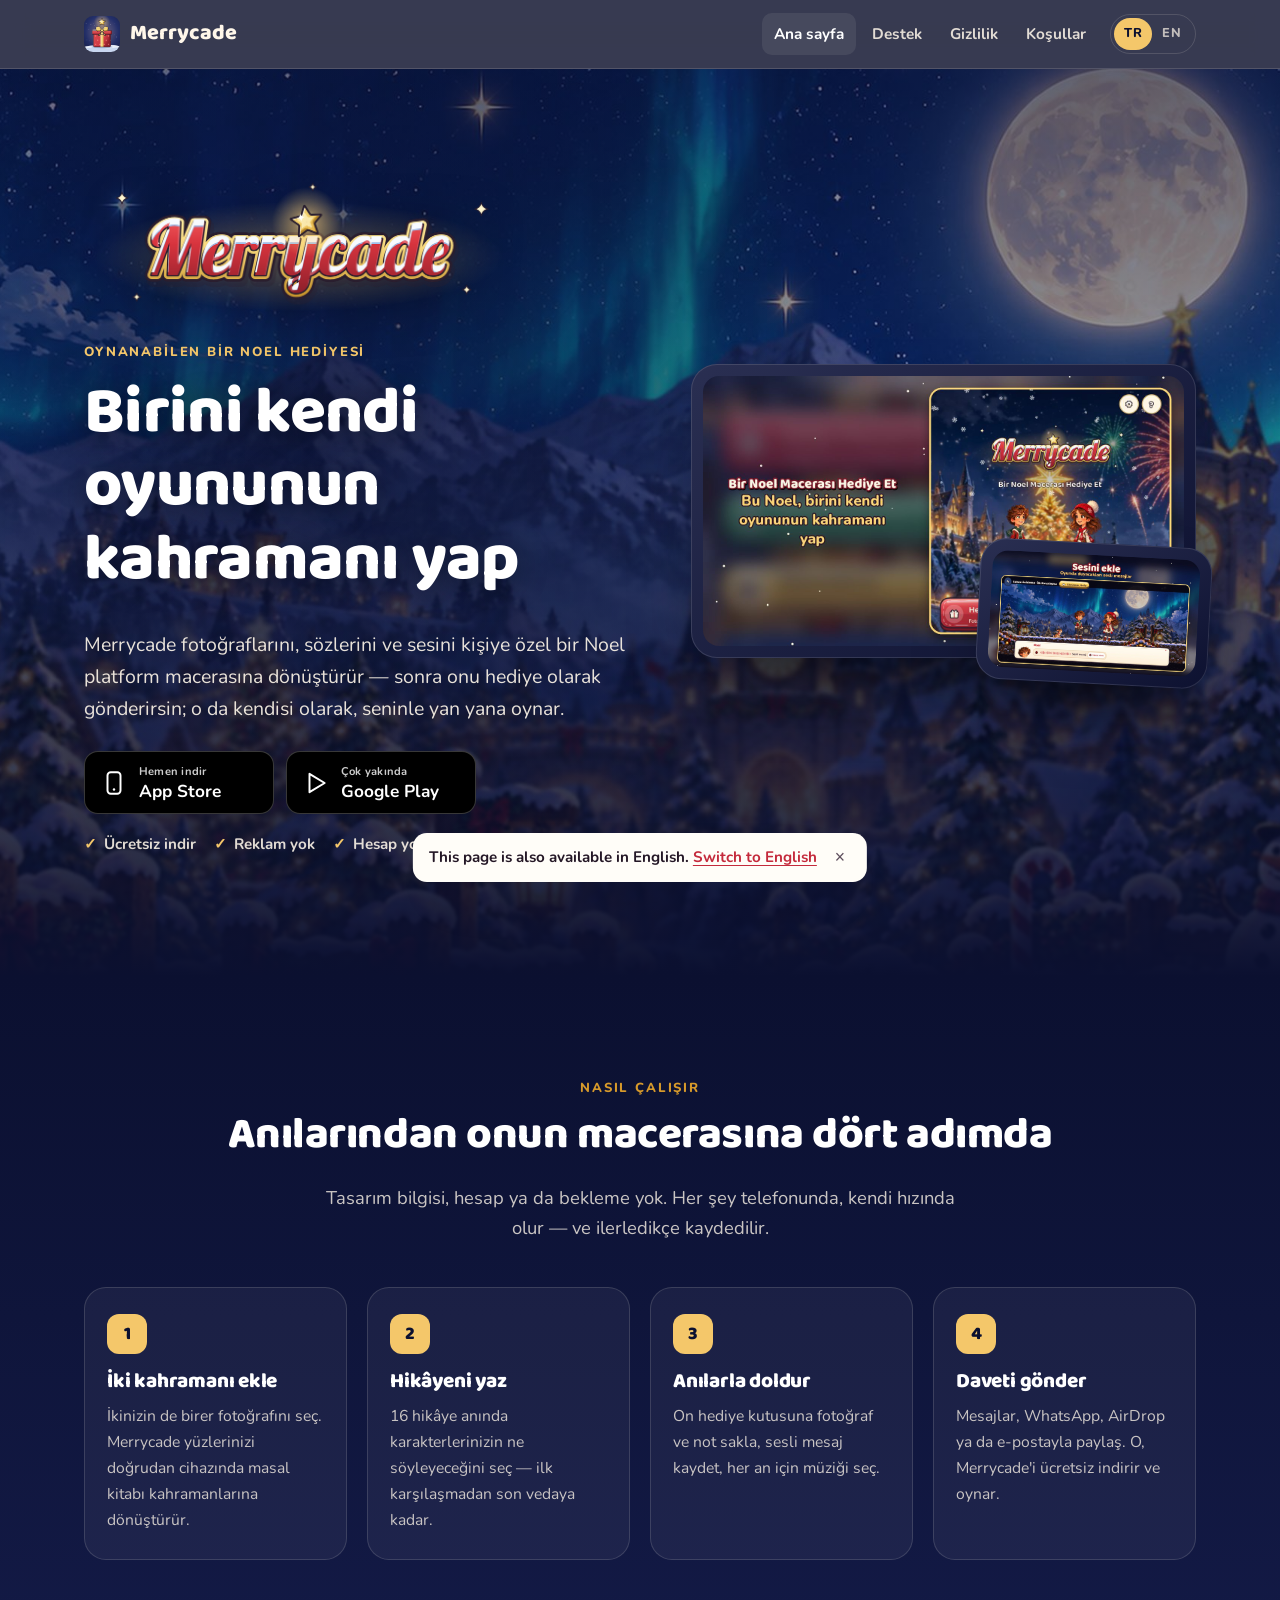
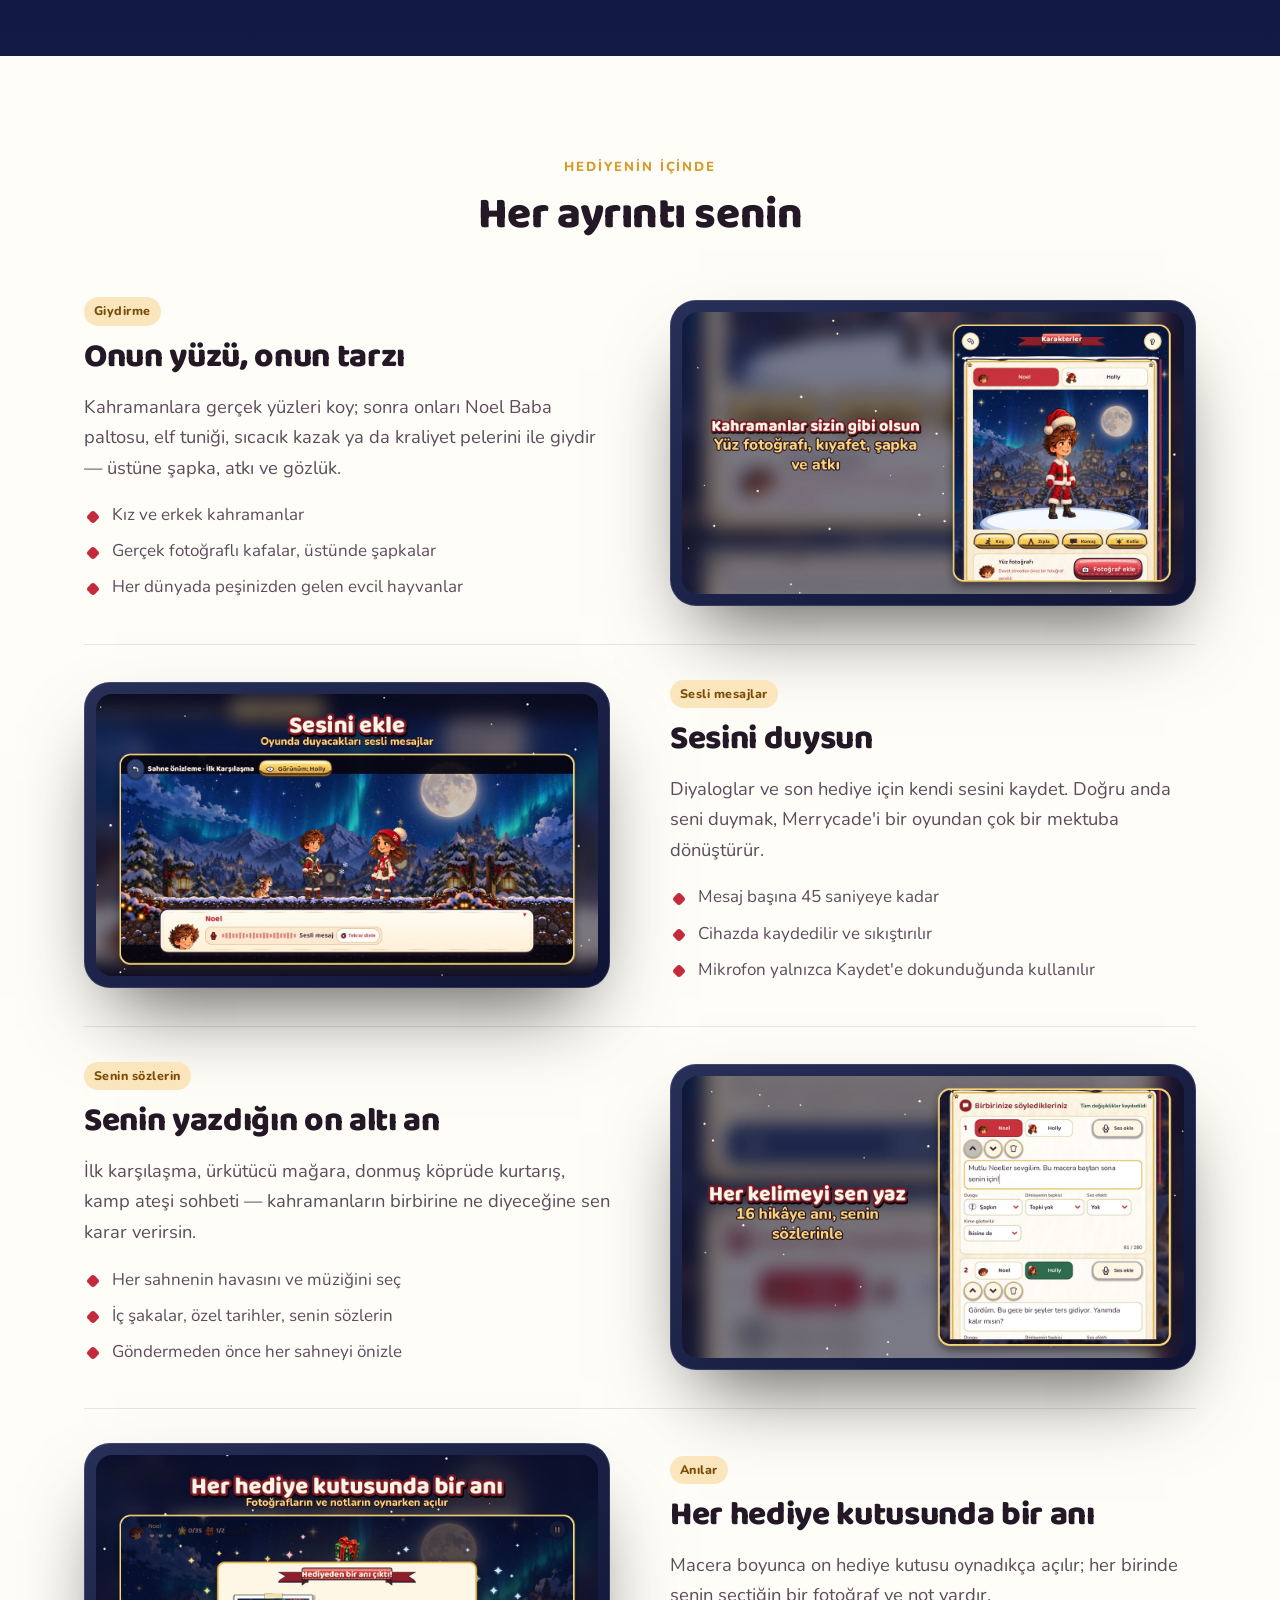
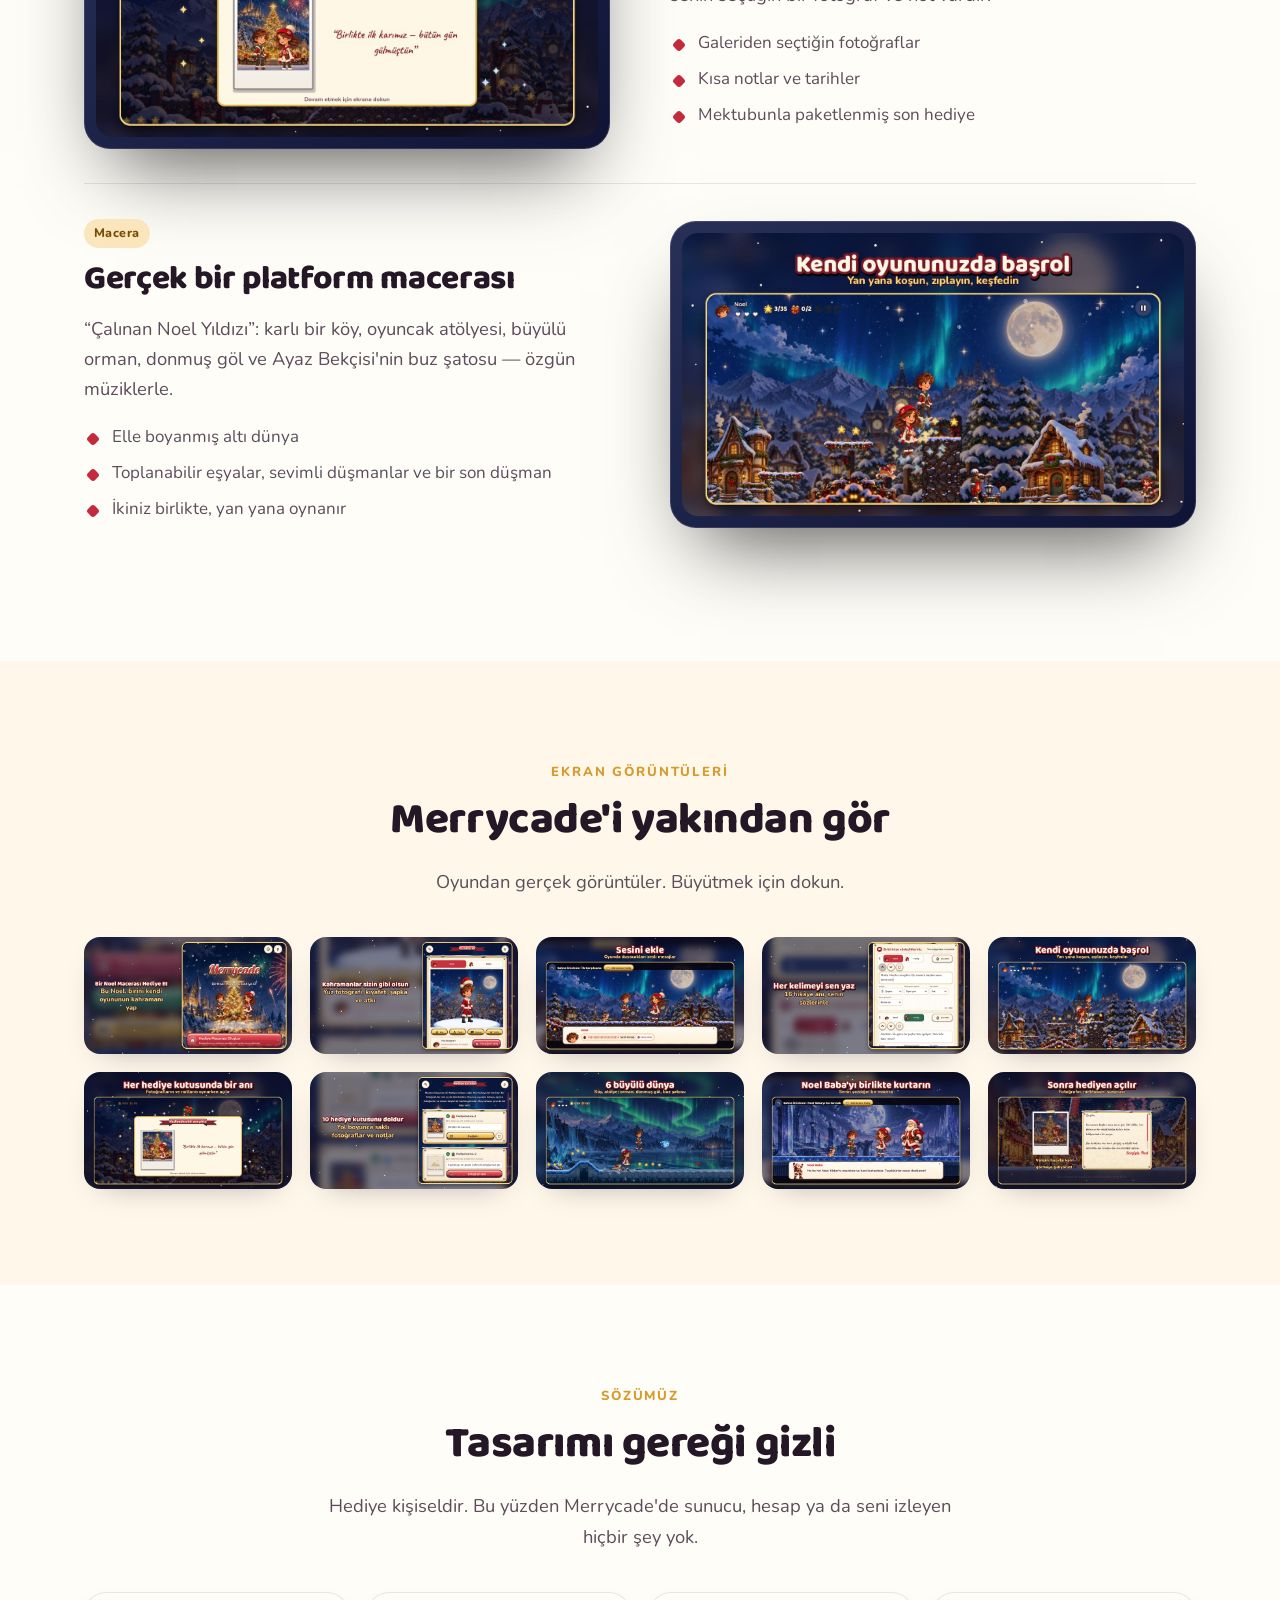
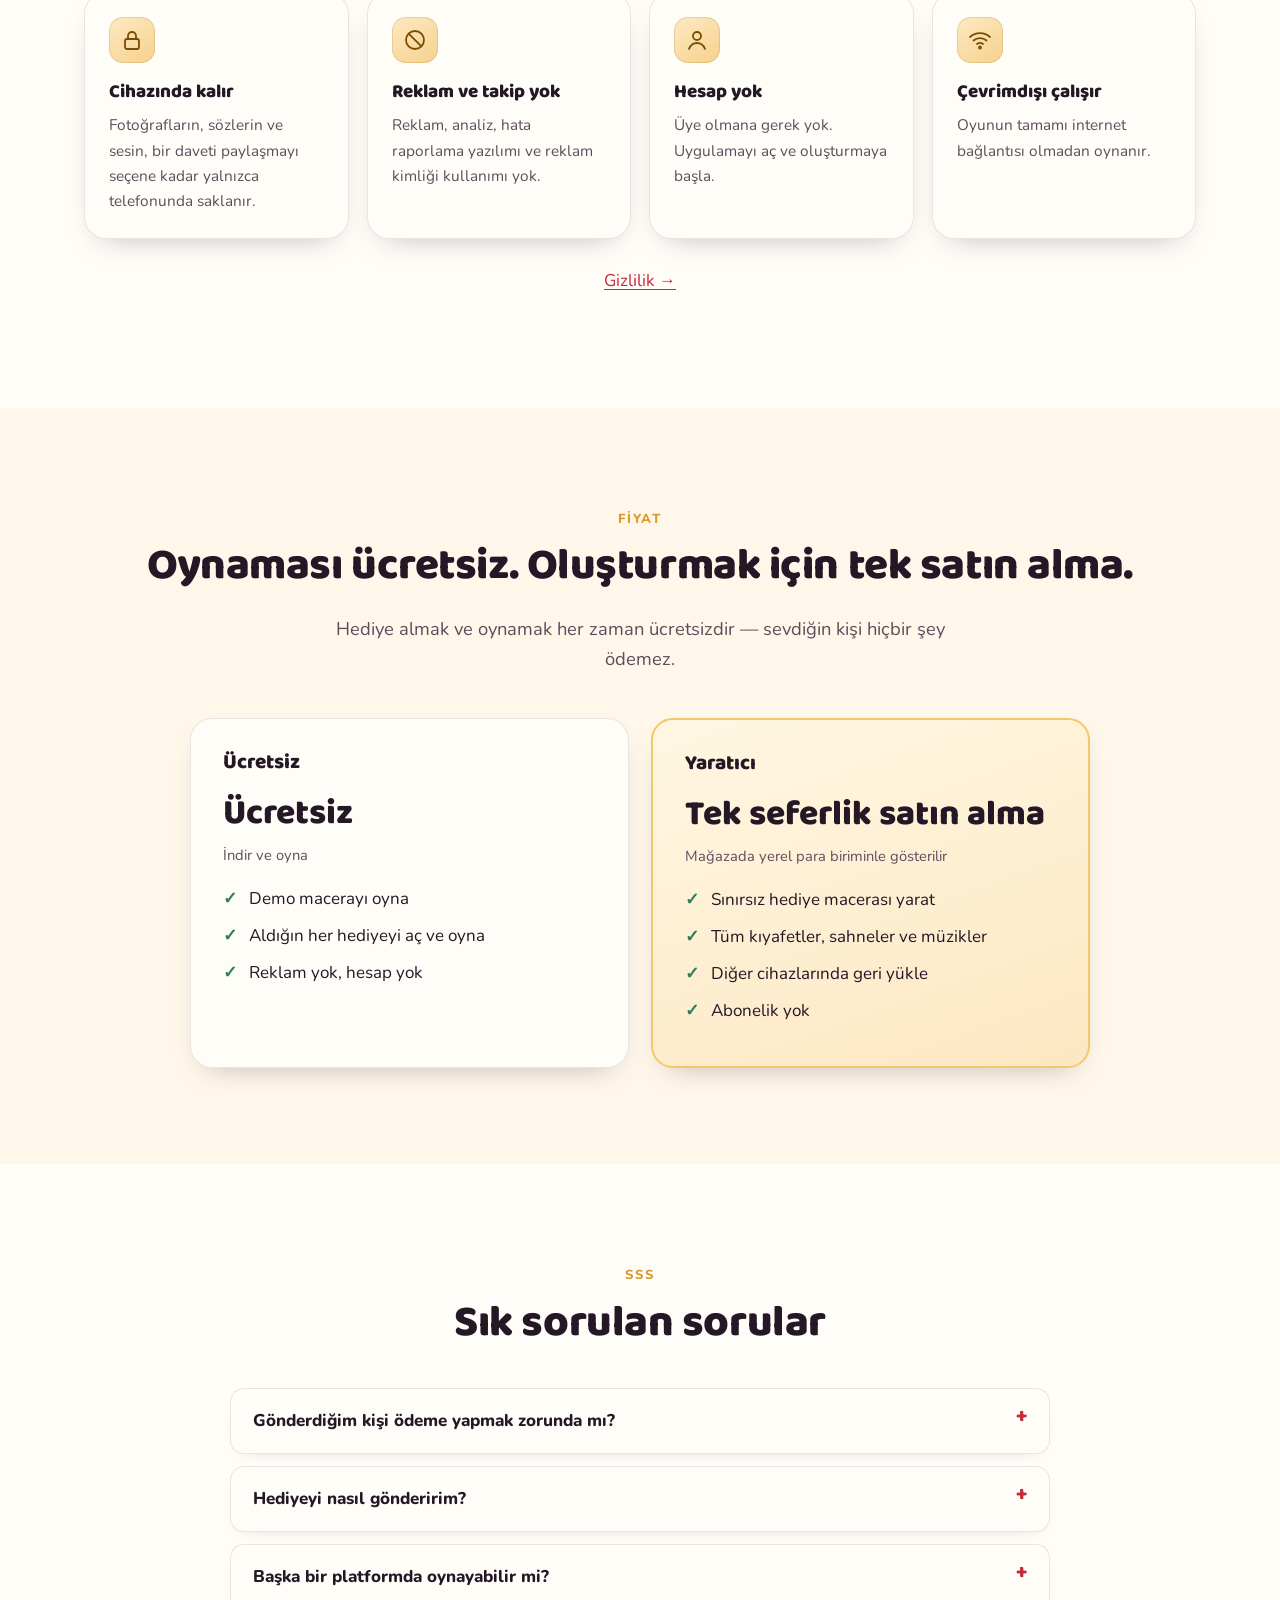
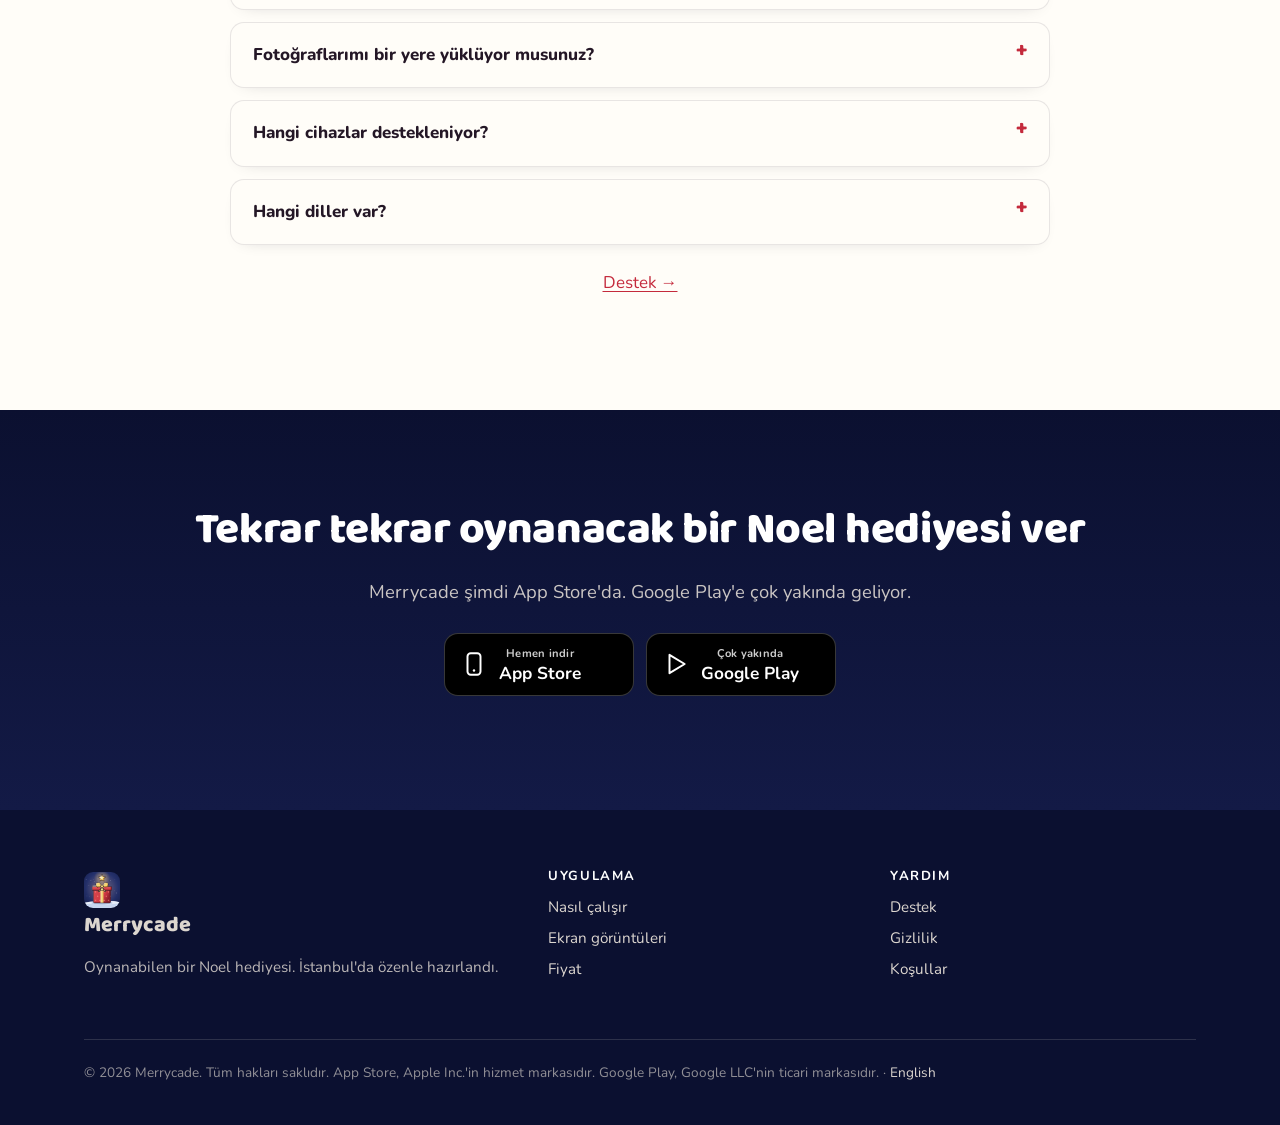
==== commit b0502afb: "Live App Store button, Merrycade-only footer, smart app banner, /get/ download page The App Store bu" ====
--- a/tr/index.html
+++ b/tr/index.html
@@ -6,6 +6,7 @@
 <title>Merrycade: Bir Noel Macerası — Kişiye özel hediye oyunu</title>
 <meta name="description" content="Sen ve sevdiğin birinin başrolde olduğu kişiye özel bir Noel platform macerası yarat — onun yüzü, senin sözlerin, fotoğrafların ve sesin — ve hediye et. Ücretsiz indir, reklam yok, hesap yok.">
 <meta name="theme-color" content="#0b1030">
+<meta name="apple-itunes-app" content="app-id=6827809596">
 <link rel="canonical" href="https://cglrsert.github.io/merrycade-site/tr/">
 <link rel="alternate" hreflang="tr" href="https://cglrsert.github.io/merrycade-site/tr/">
 <link rel="alternate" hreflang="en" href="https://cglrsert.github.io/merrycade-site/">
@@ -43,7 +44,7 @@
     <span class="eyebrow" style="color:var(--gold)">Oynanabilen bir Noel hediyesi</span>
     <h1>Birini kendi oyununun kahramanı yap</h1>
     <p class="lead">Merrycade fotoğraflarını, sözlerini ve sesini kişiye özel bir Noel platform macerasına dönüştürür — sonra onu hediye olarak gönderirsin; o da kendisi olarak, seninle yan yana oynar.</p>
-    <div class="badges"><a class="store-btn" aria-disabled="true" role="link"><svg viewBox="0 0 24 24" aria-hidden="true"><rect x="6" y="2" width="12" height="20" rx="3" fill="none" stroke="currentColor" stroke-width="1.8"/><circle cx="12" cy="18" r="1.1" fill="currentColor"/></svg><span><small>Çok yakında</small><b>App Store</b></span></a><a class="store-btn" aria-disabled="true" role="link"><svg viewBox="0 0 24 24" aria-hidden="true"><path d="M6 3.5v17l14-8.5z" fill="none" stroke="currentColor" stroke-width="1.8" stroke-linejoin="round"/></svg><span><small>Çok yakında</small><b>Google Play</b></span></a></div>
+    <div class="badges"><a class="store-btn" href="https://apps.apple.com/app/apple-store/id6827809596?pt=129591990&amp;mt=8&amp;ct=website_tr"><svg viewBox="0 0 24 24" aria-hidden="true"><rect x="6" y="2" width="12" height="20" rx="3" fill="none" stroke="currentColor" stroke-width="1.8"/><circle cx="12" cy="18" r="1.1" fill="currentColor"/></svg><span><small>Hemen indir</small><b>App Store</b></span></a><a class="store-btn" aria-disabled="true" role="link"><svg viewBox="0 0 24 24" aria-hidden="true"><path d="M6 3.5v17l14-8.5z" fill="none" stroke="currentColor" stroke-width="1.8" stroke-linejoin="round"/></svg><span><small>Çok yakında</small><b>Google Play</b></span></a></div>
     <ul class="trust"><li>Ücretsiz indir</li><li>Reklam yok</li><li>Hesap yok</li><li>Çevrimdışı çalışır</li></ul>
   </div>
   <div class="hero-shot">
@@ -93,15 +94,15 @@
   <p class="center" style="margin-top:24px"><a href="support.html">Destek →</a></p>
 </div></section>
 <section class="band-night cta"><div class="wrap">
-  <h2>Tekrar tekrar oynanacak bir Noel hediyesi ver</h2><p class="lead" style="margin:0 auto">Merrycade bu Noel App Store ve Google Play&#x27;de.</p><div class="badges"><a class="store-btn" aria-disabled="true" role="link"><svg viewBox="0 0 24 24" aria-hidden="true"><rect x="6" y="2" width="12" height="20" rx="3" fill="none" stroke="currentColor" stroke-width="1.8"/><circle cx="12" cy="18" r="1.1" fill="currentColor"/></svg><span><small>Çok yakında</small><b>App Store</b></span></a><a class="store-btn" aria-disabled="true" role="link"><svg viewBox="0 0 24 24" aria-hidden="true"><path d="M6 3.5v17l14-8.5z" fill="none" stroke="currentColor" stroke-width="1.8" stroke-linejoin="round"/></svg><span><small>Çok yakında</small><b>Google Play</b></span></a></div>
+  <h2>Tekrar tekrar oynanacak bir Noel hediyesi ver</h2><p class="lead" style="margin:0 auto">Merrycade şimdi App Store&#x27;da. Google Play&#x27;e çok yakında geliyor.</p><div class="badges"><a class="store-btn" href="https://apps.apple.com/app/apple-store/id6827809596?pt=129591990&amp;mt=8&amp;ct=website_tr"><svg viewBox="0 0 24 24" aria-hidden="true"><rect x="6" y="2" width="12" height="20" rx="3" fill="none" stroke="currentColor" stroke-width="1.8"/><circle cx="12" cy="18" r="1.1" fill="currentColor"/></svg><span><small>Hemen indir</small><b>App Store</b></span></a><a class="store-btn" aria-disabled="true" role="link"><svg viewBox="0 0 24 24" aria-hidden="true"><path d="M6 3.5v17l14-8.5z" fill="none" stroke="currentColor" stroke-width="1.8" stroke-linejoin="round"/></svg><span><small>Çok yakında</small><b>Google Play</b></span></a></div>
 </div></section>
 </main><div class="lightbox" role="dialog" aria-modal="true"><button aria-label="Close">×</button><img alt=""></div>
 <footer class="site-footer">
   <div class="wrap">
     <div><a class="brand" href="./"><img src="../assets/img/icon-256.png" alt="" width="36" height="36">Merrycade</a><p style="margin-top:12px">Oynanabilen bir Noel hediyesi. İstanbul&#x27;da özenle hazırlandı.</p></div>
     <div><b>Uygulama</b><a href="./#how">Nasıl çalışır</a><a href="./#screenshots">Ekran görüntüleri</a><a href="./#pricing">Fiyat</a></div>
-    <div><b>Yardım</b><a href="support.html">Destek</a><a href="privacy.html">Gizlilik</a><a href="terms.html">Koşullar</a><a href="mailto:caglar.sert1@gmail.com">caglar.sert1@gmail.com</a></div>
-    <div class="legal">© 2026 Çağlar Sert. Tüm hakları saklıdır. App Store, Apple Inc.&#x27;in hizmet markasıdır. Google Play, Google LLC&#x27;nin ticari markasıdır. · <a style="display:inline" href="../">English</a></div>
+    <div><b>Yardım</b><a href="support.html">Destek</a><a href="privacy.html">Gizlilik</a><a href="terms.html">Koşullar</a></div>
+    <div class="legal">© 2026 Merrycade. Tüm hakları saklıdır. App Store, Apple Inc.&#x27;in hizmet markasıdır. Google Play, Google LLC&#x27;nin ticari markasıdır. · <a style="display:inline" href="../">English</a></div>
   </div>
 </footer>
 <script src="../assets/js/site.js" defer></script>
